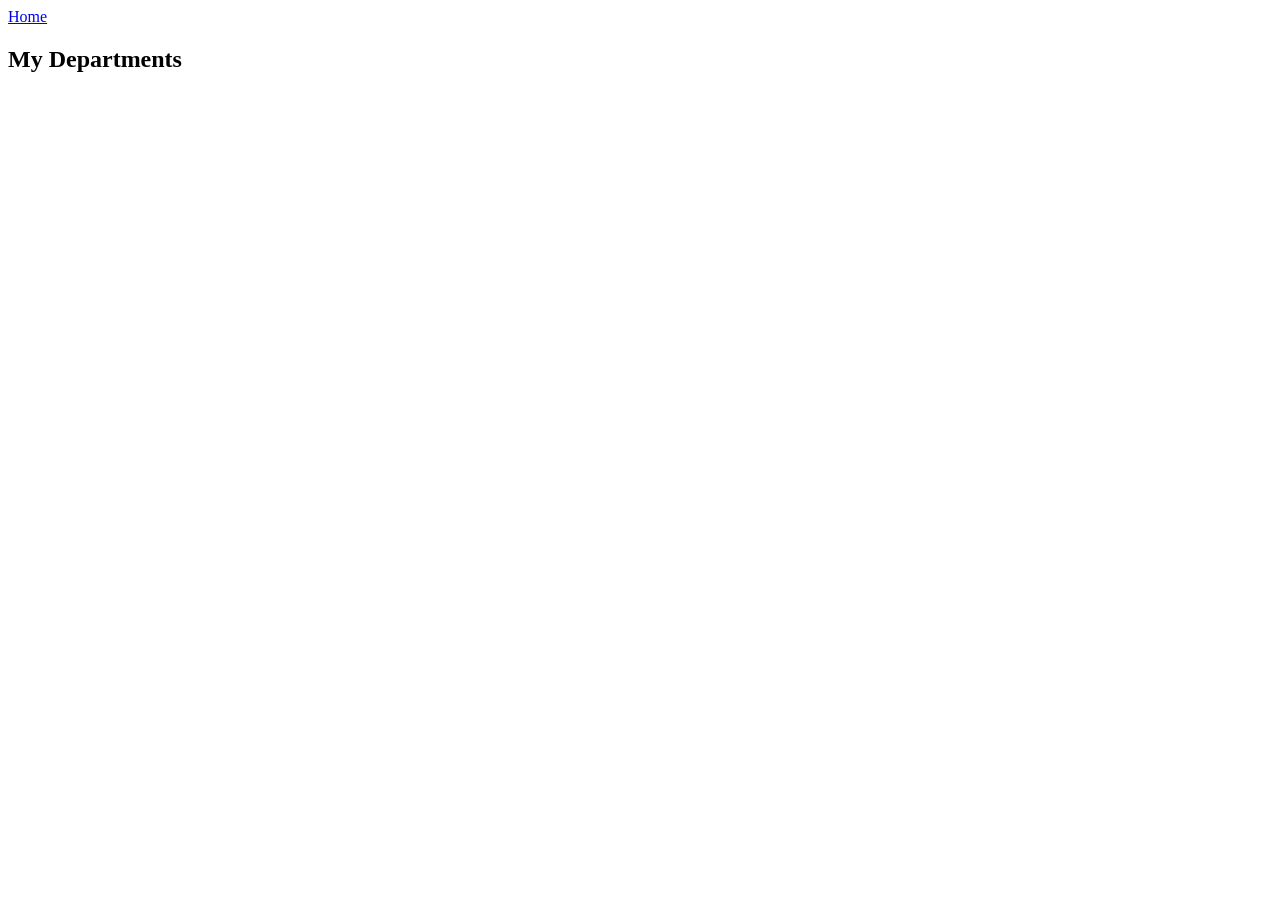
==== HTML/my_depts.html @ 6a663db8 "Add files via upload" ====
<!DOCTYPE html>
<html lang="en">
<head>
    <meta charset="UTF-8">
    <meta name="viewport" content="width=device-width, initial-scale=1.0">
    <title>My Departments</title>
    <link rel="stylesheet" href="/Styles/my_depts.css">
    <div> <a href="/HTML/index.html">Home</a></div>

</head>

<body class="background">
    <header>
        <h2 class="centertitle">My Departments</h2>
    </header>
    
</body>
</html>
---- Styles/my_depts.css ----
body, html {
    height: 100%;
}

.background {
    background-image: url(/Images/background.jpg);
    height: 60%;

    /*center and scale*/
    background-position: center;
    background-repeat: no-repeat;
    background-size: cover;
}
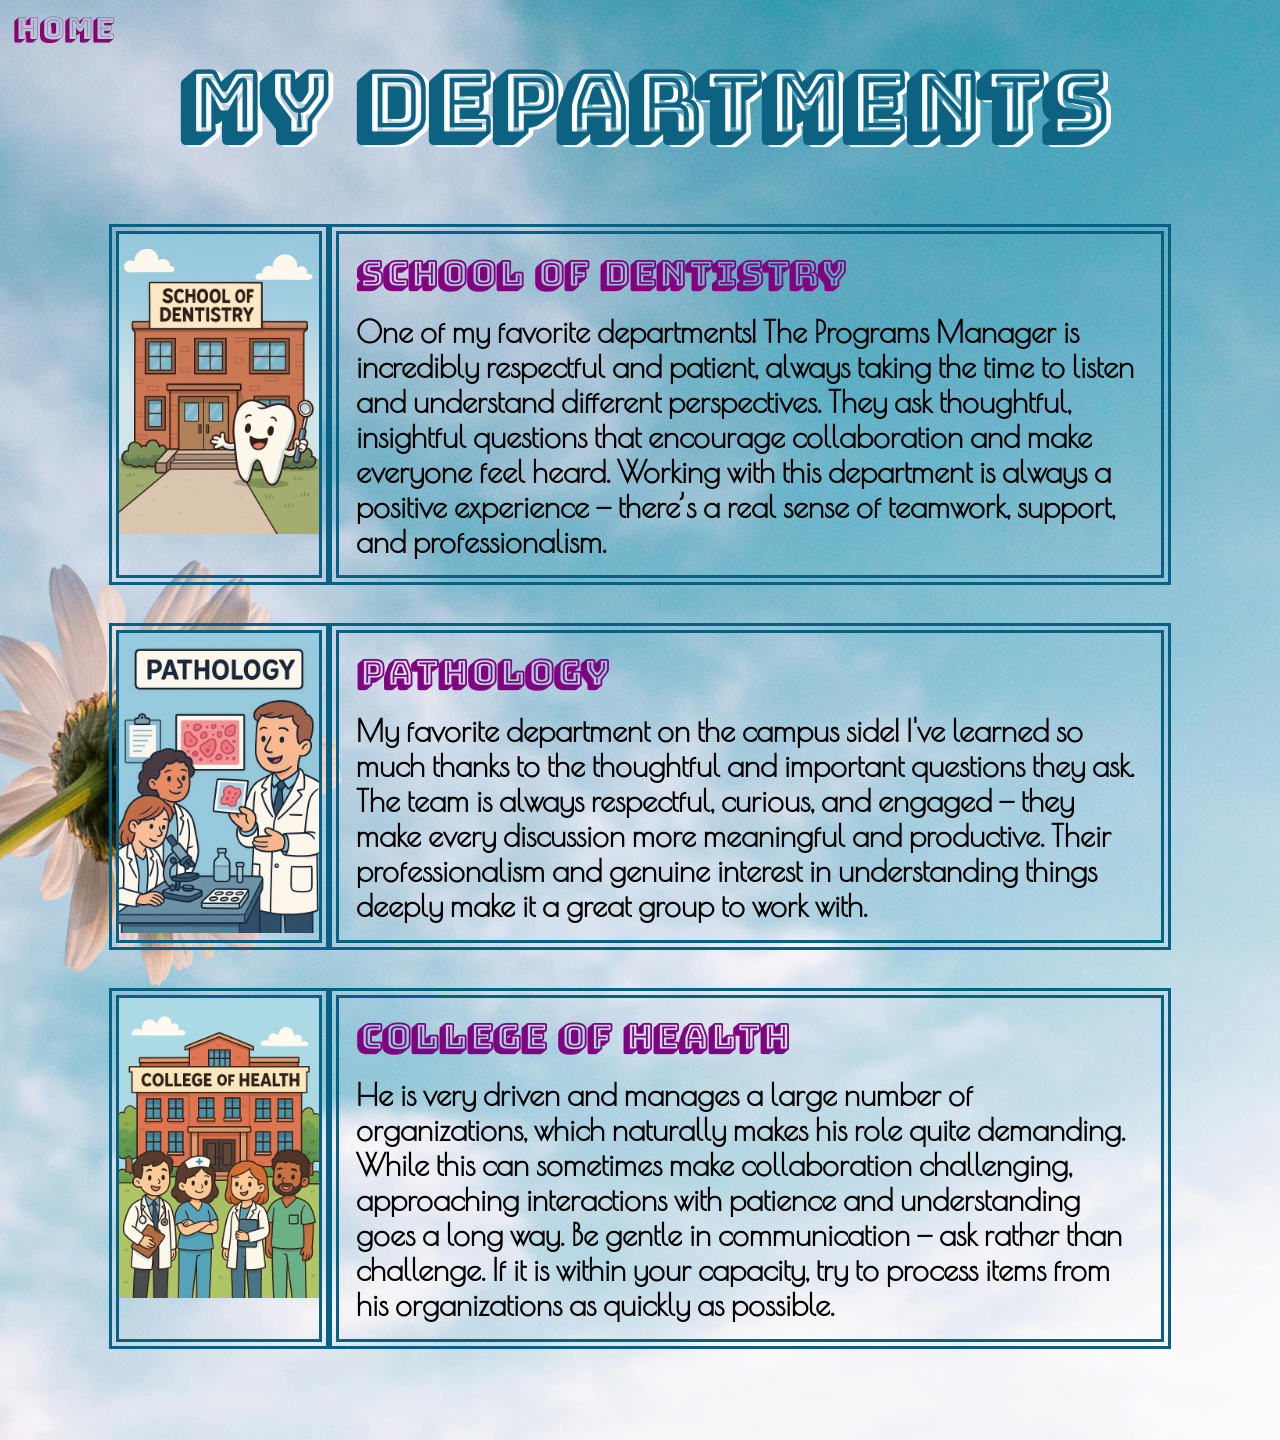
==== commit d1bfd00b: "Add files via upload" ====
--- a/HTML/my_depts.html
+++ b/HTML/my_depts.html
@@ -5,14 +5,56 @@
     <meta name="viewport" content="width=device-width, initial-scale=1.0">
     <title>My Departments</title>
     <link rel="stylesheet" href="/Styles/my_depts.css">
-    <div> <a href="/HTML/index.html">Home</a></div>
-
+   
 </head>
 
+<link rel="preconnect" href="https://fonts.googleapis.com">
+<link rel="preconnect" href="https://fonts.gstatic.com" crossorigin>
+<link href="https://fonts.googleapis.com/css2?family=Bungee+Shade&family=Patrick+Hand&family=Patrick+Hand+SC&family=Poiret+One&family=Sour+Gummy:ital,wght@0,100..900;1,100..900&family=Tenor+Sans&display=swap" rel="stylesheet">
+
+    <a class= "home bungee-shade-regular" href="/index.html">Home</a>
+
 <body class="background">
-    <header>
-        <h2 class="centertitle">My Departments</h2>
-    </header>
+
+    <div>
+        <h2 class="bungee-shade-regular mydept paddingdept">My Departments</h2>
+    </div>
+
+    <div>
+        <div class="container1">
+            <div class="element-one">
+                <img class="image" src="/Images/ChatGPT Image Nov 8, 2025, 02_41_30 PM.png" alt="SOD" width="200">
+            </div>
+
+            <div class="element-two">
+                <h1 class="bungee-shade-regular sod">School of Dentistry</h1>
+                <p class="poiret-one-regular sod2">One of my favorite departments! The Programs Manager is incredibly respectful and patient, always taking the time to listen and understand different perspectives. They ask thoughtful, insightful questions that encourage collaboration and make everyone feel heard. Working with this department is always a positive experience — there’s a real sense of teamwork, support, and professionalism.</p>
+            </div>
+        </div>
+
+        <div class="container2">
+            <div class="element-one">
+                <img class="image" src="/Images/pathology.png" alt="Pathology" width="200">
+            </div>
+
+            <div class="element-two">
+                <h2 class="bungee-shade-regular pat"> Pathology</h2>
+                <p class="poiret-one-regular pat2">My favorite department on the campus side! I've learned so much thanks to the thoughtful and important questions they ask. The team is always respectful, curious, and engaged — they make every discussion more meaningful and productive. Their professionalism and genuine interest in understanding things deeply make it a great group to work with.</p>
+            </div>
+        </div>
+
+        <div class="container3">
+            <div class="element-one">
+                <img class="image" src="/Images/ChatGPT Image Nov 12, 2025, 07_10_43 PM.png" alt="COH" width="200">
+            </div>
+
+            <div class="element-two">
+                <h2 class="bungee-shade-regular coh">College of Health</h2>
+                <p class="poiret-one-regular coh2">He is very driven and manages a large number of organizations, which naturally makes his role quite demanding. While this can sometimes make collaboration challenging, approaching interactions with patience and understanding goes a long way. Be gentle in communication — ask rather than challenge. If it is within your capacity, try to process items from his organizations as quickly as possible.</p>
+            </div>
+        </div>
+
+    </div>
     
 </body>
 </html>
--- a/Styles/my_depts.css
+++ b/Styles/my_depts.css
@@ -1,13 +1,171 @@
 body, html {
-    height: 100%;
+    height: 160%;
 }
 
 .background {
-    background-image: url(/Images/background.jpg);
+    background-image: url(/Images/flower_sky.jpg);
     height: 60%;
 
     /*center and scale*/
     background-position: center;
     background-repeat: no-repeat;
     background-size: cover;
+}
+
+/* my fonts*/
+
+.sour-gummy-title {
+  font-family: "Sour Gummy", sans-serif;
+  font-optical-sizing:auto;
+  font-weight: 350;
+  font-style: normal;
+  font-variation-settings: "wdth" 60px;
+}
+
+.patrick-hand-regular {
+  font-family: "Patrick Hand", cursive;
+  font-weight: 400;
+  font-style: normal;
+}
+
+.patrick-hand-allcaps {
+  font-family: "Patrick Hand SC", cursive;
+  font-weight: 400;
+  font-style: normal;
+}
+
+.poiret-one-regular {
+  font-family: "Poiret One", sans-serif;
+  font-weight: 400;
+  font-style: normal;
+}
+.tenor-sans-regular {
+  font-family: "Tenor Sans", sans-serif;
+  font-weight: 400;
+  font-style: normal;
+}
+.bungee-shade-regular {
+  font-family: "Bungee Shade", sans-serif;
+  font-weight: 400;
+  font-style: normal;
+}
+
+/*home button*/
+
+.home {
+    text-align: left;
+    margin:0;
+    padding: 5px 5px;
+    text-decoration: none;
+    font-size: 30px;
+    color: rgb(139, 0, 109);
+}
+
+a:visited {
+  color: rgb(139, 0, 109);
+  background-color: transparent;
+  text-decoration:none;
+  font-weight: bolder;
+}
+
+.home:hover {
+  background-color: #c6e6ff;
+  border-radius: 20px;
+}
+
+/*Mydepartments title*/
+
+.mydept {
+  font-size: 85px;
+  font-weight: bolder;
+  color:#0d6181;
+  text-shadow: 5px 2px white;
+}
+
+.paddingdept {
+  display: flex;
+  justify-content: center;
+  margin-top: 0%;
+  margin-bottom: 5%;
+  padding: 0%;
+}
+
+/*boxes editing*/
+.container1 {
+    display: flex;
+    margin: 2% 8% 3% 8%;
+    justify-content: center;
+}
+
+.container2 {
+    display: flex;
+    margin: 2% 8% 3% 8%;
+    justify-content: center;
+}
+
+.container3 {
+    display: flex;
+    margin: 2% 8% 3% 8%;
+    justify-content: center;
+}
+
+.element-one, .element-two {
+    background-color: transparent;
+    border: 10px #066185;
+    border-style: double;
+    justify-content: center;
+
+}
+
+.sod {
+    font-size: 35px;
+    font-weight: bolder;
+    color: purple;
+    padding: 0%;
+    margin: 2%;
+}
+
+.sod2 {
+    font-size: 30px;
+    color: black;
+    font-weight: bolder;
+    padding: 0%;
+    margin: 2%;
+}
+
+.pat {
+    font-size: 35px;
+    font-weight: bolder;
+    color: purple;
+    padding: 0%;
+    margin: 2%;
+}
+
+.pat2 {
+    font-size: 30px;
+    color: black;
+    font-weight: bolder;
+    padding: 0%;
+    margin: 2%;
+}
+
+.coh {
+    font-size: 35px;
+    font-weight: bolder;
+    color: purple;
+    padding: 0%;
+    margin: 2%;
+}
+.coh2 {
+    font-size: 30px;
+    color: black;
+    font-weight: bolder;
+    padding: 0%;
+    margin: 2%;
+}
+
+.image {
+  display: flex;
+  object-fit: fill;
+  
 }
